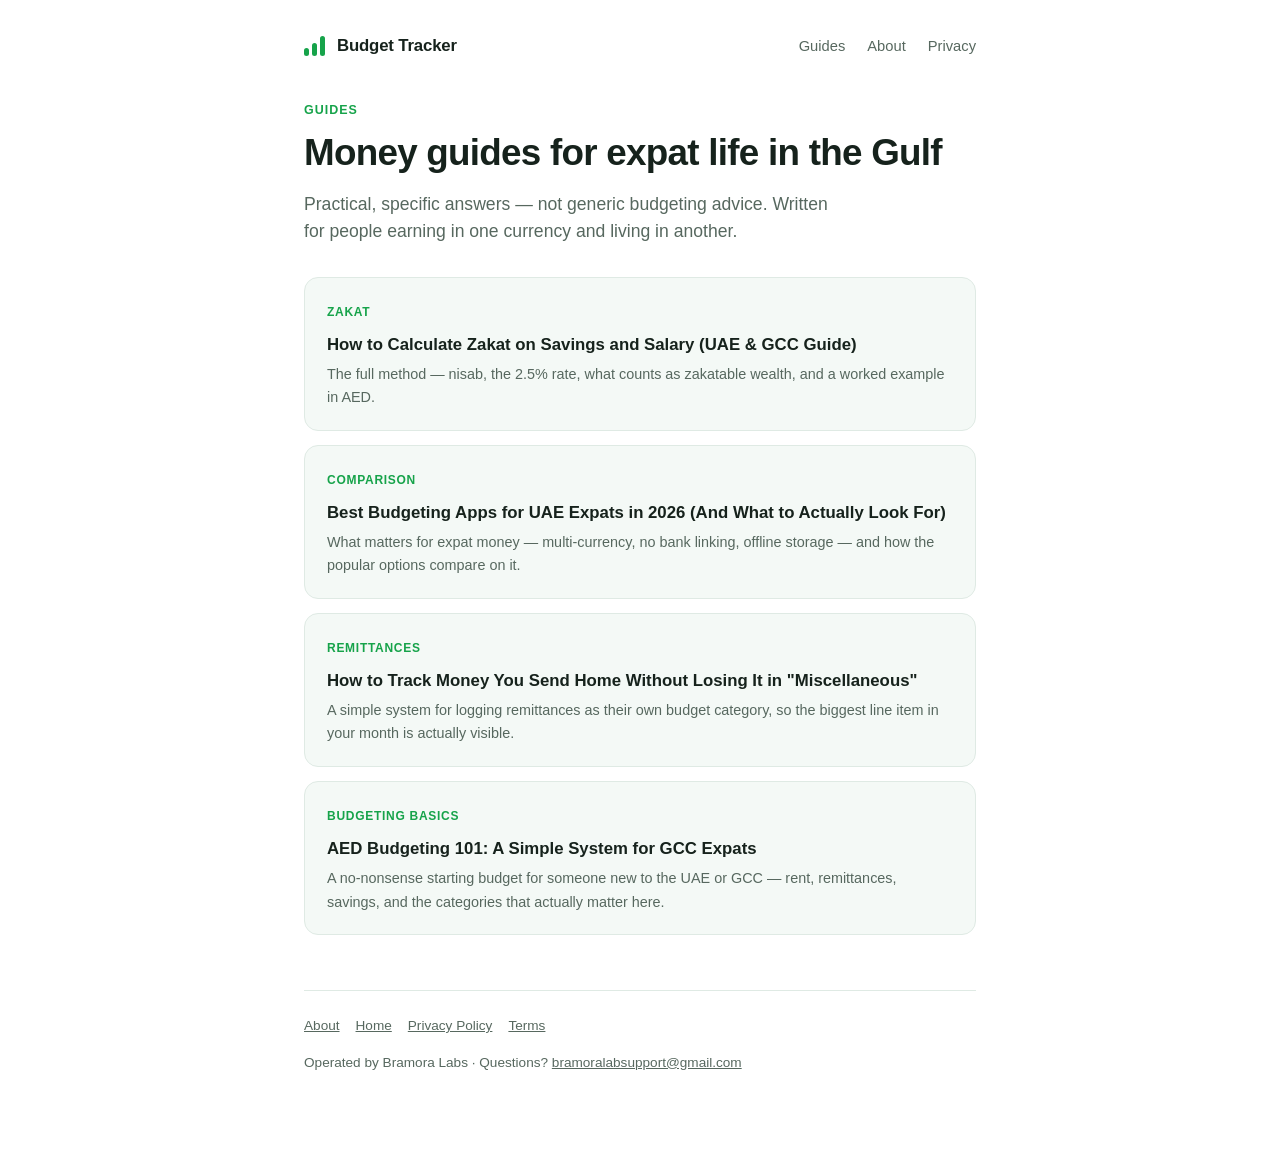
==== guides/index.html @ 17104e0d "Initial marketing site: homepage, guides, SEO/GEO metadata" ====
<!doctype html>
<html lang="en">
<head>
<meta charset="utf-8">
<meta name="viewport" content="width=device-width, initial-scale=1">
<title>Guides — Budget Tracker</title>
<meta name="description" content="Practical guides on budgeting, Zakat, multi-currency money management, and remittances for expats living in the UAE and GCC.">
<link rel="canonical" href="https://mohammedajmal-tech.github.io/budget-tracker-site/guides/index.html">
<link rel="stylesheet" href="../style.css">
</head>
<body>

<div class="topnav">
  <a class="brand" href="../index.html">
    <span class="brand-mark"><span class="bar"></span><span class="bar"></span><span class="bar"></span></span>
    <span class="brand-name">Budget Tracker</span>
  </a>
  <div class="topnav-links">
    <a href="index.html" class="active">Guides</a>
    <a href="../about.html">About</a>
    <a href="https://mohammedajmal-tech.github.io/budget-tracker-legal/privacy.html">Privacy</a>
  </div>
</div>

<div class="wrap">

  <p class="eyebrow">Guides</p>
  <h1>Money guides for expat life in the Gulf</h1>
  <p class="lede">Practical, specific answers — not generic budgeting advice. Written for people earning in one currency and living in another.</p>

  <a class="index-card" href="how-to-calculate-zakat-on-savings.html">
    <div class="tag">Zakat</div>
    <div class="title">How to Calculate Zakat on Savings and Salary (UAE &amp; GCC Guide)</div>
    <div class="desc">The full method — nisab, the 2.5% rate, what counts as zakatable wealth, and a worked example in AED.</div>
  </a>

  <a class="index-card" href="best-budgeting-apps-uae-expats.html">
    <div class="tag">Comparison</div>
    <div class="title">Best Budgeting Apps for UAE Expats in 2026 (And What to Actually Look For)</div>
    <div class="desc">What matters for expat money — multi-currency, no bank linking, offline storage — and how the popular options compare on it.</div>
  </a>

  <a class="index-card" href="multi-currency-remittance-tracking-guide.html">
    <div class="tag">Remittances</div>
    <div class="title">How to Track Money You Send Home Without Losing It in "Miscellaneous"</div>
    <div class="desc">A simple system for logging remittances as their own budget category, so the biggest line item in your month is actually visible.</div>
  </a>

  <a class="index-card" href="aed-budgeting-101-gcc-expats.html">
    <div class="tag">Budgeting basics</div>
    <div class="title">AED Budgeting 101: A Simple System for GCC Expats</div>
    <div class="desc">A no-nonsense starting budget for someone new to the UAE or GCC — rent, remittances, savings, and the categories that actually matter here.</div>
  </a>

  <footer class="site-footer">
    <div class="foot-links">
      <a href="../about.html">About</a>
      <a href="../index.html">Home</a>
      <a href="https://mohammedajmal-tech.github.io/budget-tracker-legal/privacy.html">Privacy Policy</a>
      <a href="https://mohammedajmal-tech.github.io/budget-tracker-legal/terms.html">Terms</a>
    </div>
    Operated by Bramora Labs · Questions? <a href="mailto:bramoralabsupport@gmail.com">bramoralabsupport@gmail.com</a>
  </footer>

</div>
</body>
</html>
---- style.css ----
:root {
  --bg: #ffffff;
  --surface: #f4f9f6;
  --surface-2: #eaf4ee;
  --text: #16221c;
  --muted: #57685f;
  --faint: #85958c;
  --accent: #16a34a;
  --accent-soft: #86efac;
  --accent-ink: #062611;
  --border: #dfeae4;
}

@media (prefers-color-scheme: dark) {
  :root {
    --bg: #0e1512;
    --surface: #141d19;
    --surface-2: #182420;
    --text: #eaf3ee;
    --muted: #9fb3a9;
    --faint: #6d8177;
    --accent: #34d17a;
    --accent-soft: #1d3b2a;
    --accent-ink: #05170c;
    --border: #23342c;
  }
}

* { box-sizing: border-box; }

html, body {
  margin: 0;
  padding: 0;
  background: var(--bg);
  color: var(--text);
}

body {
  font-family: -apple-system, BlinkMacSystemFont, "Segoe UI", Roboto, Helvetica, Arial, sans-serif;
  line-height: 1.65;
  -webkit-font-smoothing: antialiased;
}

img { max-width: 100%; }

.wrap {
  max-width: 720px;
  margin: 0 auto;
  padding: 0 24px 96px;
}

/* ---------- Nav / brand ---------- */

.topnav {
  display: flex;
  align-items: center;
  justify-content: space-between;
  max-width: 720px;
  margin: 0 auto;
  padding: 32px 24px 40px;
}

.brand {
  display: flex;
  align-items: center;
  gap: 12px;
  text-decoration: none;
  color: inherit;
}

.brand-mark {
  display: flex;
  align-items: flex-end;
  gap: 3px;
  height: 20px;
}

.brand-mark .bar {
  width: 5px;
  border-radius: 3px;
  background: var(--accent);
}
.brand-mark .bar:nth-child(1) { height: 8px; }
.brand-mark .bar:nth-child(2) { height: 13px; }
.brand-mark .bar:nth-child(3) { height: 20px; }

.brand-name {
  font-weight: 700;
  font-size: 1.05rem;
  letter-spacing: -0.01em;
}

.topnav-links {
  display: flex;
  gap: 22px;
}
.topnav-links a {
  color: var(--muted);
  text-decoration: none;
  font-size: 0.92rem;
  font-weight: 500;
}
.topnav-links a:hover { color: var(--text); }

/* ---------- Hero ---------- */

.eyebrow {
  color: var(--accent);
  font-weight: 600;
  font-size: 0.78rem;
  text-transform: uppercase;
  letter-spacing: 0.08em;
  margin: 0 0 12px;
}

h1 {
  font-size: 2.3rem;
  line-height: 1.15;
  letter-spacing: -0.02em;
  margin: 0 0 16px;
  text-wrap: balance;
}

.lede {
  color: var(--muted);
  font-size: 1.1rem;
  line-height: 1.55;
  margin: 0 0 32px;
  max-width: 56ch;
}

.meta {
  color: var(--muted);
  font-size: 0.9rem;
  margin: 0 0 36px;
}

.cta-row {
  display: flex;
  flex-wrap: wrap;
  gap: 12px;
  margin-bottom: 12px;
}

.btn {
  display: inline-flex;
  align-items: center;
  gap: 8px;
  text-decoration: none;
  font-weight: 600;
  font-size: 0.95rem;
  padding: 13px 22px;
  border-radius: 12px;
  border: 1px solid transparent;
}
.btn-primary {
  background: var(--accent);
  color: var(--accent-ink);
}
.btn-secondary {
  background: transparent;
  color: var(--text);
  border-color: var(--border);
}
.btn-note {
  color: var(--faint);
  font-size: 0.85rem;
  margin: 0 0 8px;
}

/* ---------- Section headings ---------- */

h2 {
  font-size: 1.4rem;
  letter-spacing: -0.01em;
  margin: 2.6em 0 0.8em;
}

h3 {
  font-size: 1.1rem;
  letter-spacing: -0.01em;
  margin: 1.6em 0 0.6em;
}

p, li {
  color: var(--text);
  font-size: 1rem;
}

p { margin: 0 0 1em; }

ul, ol { padding-left: 1.3em; margin: 0 0 1em; }
li { margin-bottom: 0.4em; }

strong { font-weight: 700; }
a { color: var(--accent); }

/* ---------- Feature grid ---------- */

.grid {
  display: grid;
  grid-template-columns: repeat(2, 1fr);
  gap: 14px;
  margin: 8px 0 8px;
}
@media (max-width: 520px) {
  .grid { grid-template-columns: 1fr; }
}

.feature-card {
  background: var(--surface);
  border: 1px solid var(--border);
  border-radius: 14px;
  padding: 18px 20px;
}
.feature-card .ftitle {
  font-weight: 650;
  font-size: 0.98rem;
  margin-bottom: 4px;
}
.feature-card .fdesc {
  color: var(--muted);
  font-size: 0.88rem;
  line-height: 1.5;
}

/* ---------- Cards / index cards (guide list, legal list) ---------- */

.index-card {
  display: block;
  text-decoration: none;
  color: inherit;
  background: var(--surface);
  border: 1px solid var(--border);
  border-radius: 14px;
  padding: 20px 22px;
  margin-bottom: 14px;
  transition: border-color 0.15s ease;
}
.index-card:hover { border-color: var(--accent); }
.index-card .title { font-weight: 600; font-size: 1.05rem; margin-bottom: 4px; }
.index-card .desc { color: var(--muted); font-size: 0.9rem; }
.index-card .tag {
  display: inline-block;
  color: var(--accent);
  font-size: 0.75rem;
  font-weight: 700;
  text-transform: uppercase;
  letter-spacing: 0.06em;
  margin-bottom: 8px;
}

/* ---------- Callouts / disclaimers ---------- */

.callout {
  background: var(--surface);
  border: 1px solid var(--border);
  border-radius: 12px;
  padding: 16px 18px;
  margin: 1.4em 0;
}
.callout p:last-child { margin-bottom: 0; }
.callout.accent {
  border-color: color-mix(in srgb, var(--accent) 35%, var(--border));
  background: color-mix(in srgb, var(--accent) 8%, var(--surface));
}

/* ---------- TL;DR / summary box (GEO-friendly direct-answer block) ---------- */

.tldr {
  background: var(--surface-2);
  border-left: 3px solid var(--accent);
  border-radius: 8px;
  padding: 16px 20px;
  margin: 0 0 2em;
}
.tldr .tldr-label {
  font-size: 0.72rem;
  font-weight: 700;
  text-transform: uppercase;
  letter-spacing: 0.08em;
  color: var(--accent);
  margin-bottom: 6px;
}
.tldr p { margin: 0; font-size: 0.96rem; color: var(--text); }

/* ---------- Tables ---------- */

table {
  width: 100%;
  border-collapse: collapse;
  margin: 1.2em 0;
  font-size: 0.92rem;
}
th, td {
  text-align: left;
  padding: 10px 12px;
  border-bottom: 1px solid var(--border);
}
th {
  color: var(--muted);
  font-size: 0.78rem;
  text-transform: uppercase;
  letter-spacing: 0.04em;
  font-weight: 700;
}

/* ---------- FAQ ---------- */

.faq-item {
  border-top: 1px solid var(--border);
  padding: 18px 0;
}
.faq-item:last-child { border-bottom: 1px solid var(--border); }
.faq-item .q {
  font-weight: 650;
  margin-bottom: 6px;
}
.faq-item .a { color: var(--muted); margin: 0; }

/* ---------- Article meta / nav ---------- */

.article-meta {
  display: flex;
  gap: 14px;
  align-items: center;
  color: var(--faint);
  font-size: 0.85rem;
  margin-bottom: 32px;
}

.nav-links {
  display: flex;
  gap: 18px;
  margin-bottom: 8px;
}
.nav-links a {
  font-size: 0.9rem;
  text-decoration: none;
  color: var(--muted);
  padding-bottom: 2px;
  border-bottom: 2px solid transparent;
}
.nav-links a.active {
  color: var(--text);
  border-bottom-color: var(--accent);
  font-weight: 600;
}

/* ---------- Footer ---------- */

.site-footer {
  margin-top: 4em;
  padding-top: 1.8em;
  border-top: 1px solid var(--border);
  color: var(--muted);
  font-size: 0.85rem;
}
.site-footer a { color: var(--muted); }
.site-footer .foot-links {
  display: flex;
  flex-wrap: wrap;
  gap: 6px 16px;
  margin-bottom: 14px;
}

.back-link {
  display: inline-block;
  margin-bottom: 28px;
  color: var(--muted);
  text-decoration: none;
  font-size: 0.9rem;
}
.back-link:hover { color: var(--accent); }
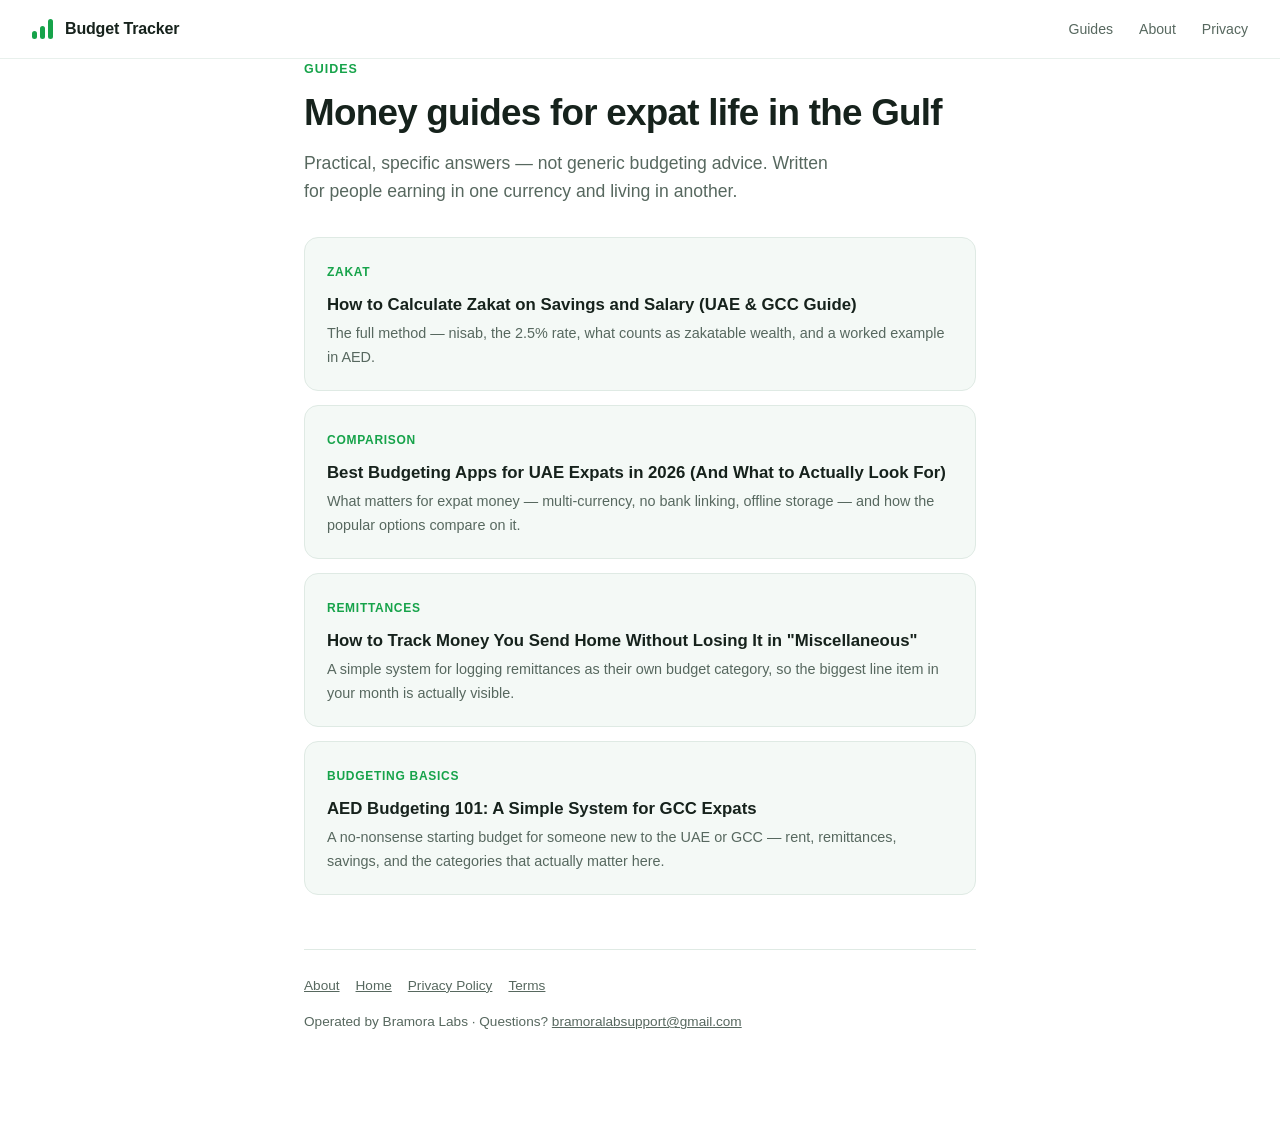
==== commit 622172dc: "Straighten hero product shot, add float/glow animation, extend fade-in reveals to guides and about p" ====
--- a/guides/index.html
+++ b/guides/index.html
@@ -10,7 +10,7 @@
 </head>
 <body>
 
-<div class="topnav">
+<div class="apple-nav">
   <a class="brand" href="../index.html">
     <span class="brand-mark"><span class="bar"></span><span class="bar"></span><span class="bar"></span></span>
     <span class="brand-name">Budget Tracker</span>
@@ -24,29 +24,29 @@
 
 <div class="wrap">
 
-  <p class="eyebrow">Guides</p>
-  <h1>Money guides for expat life in the Gulf</h1>
-  <p class="lede">Practical, specific answers — not generic budgeting advice. Written for people earning in one currency and living in another.</p>
+  <p class="eyebrow reveal">Guides</p>
+  <h1 class="reveal">Money guides for expat life in the Gulf</h1>
+  <p class="lede reveal">Practical, specific answers — not generic budgeting advice. Written for people earning in one currency and living in another.</p>
 
-  <a class="index-card" href="how-to-calculate-zakat-on-savings.html">
+  <a class="index-card reveal" href="how-to-calculate-zakat-on-savings.html">
     <div class="tag">Zakat</div>
     <div class="title">How to Calculate Zakat on Savings and Salary (UAE &amp; GCC Guide)</div>
     <div class="desc">The full method — nisab, the 2.5% rate, what counts as zakatable wealth, and a worked example in AED.</div>
   </a>
 
-  <a class="index-card" href="best-budgeting-apps-uae-expats.html">
+  <a class="index-card reveal" href="best-budgeting-apps-uae-expats.html" style="transition-delay: 0.06s">
     <div class="tag">Comparison</div>
     <div class="title">Best Budgeting Apps for UAE Expats in 2026 (And What to Actually Look For)</div>
     <div class="desc">What matters for expat money — multi-currency, no bank linking, offline storage — and how the popular options compare on it.</div>
   </a>
 
-  <a class="index-card" href="multi-currency-remittance-tracking-guide.html">
+  <a class="index-card reveal" href="multi-currency-remittance-tracking-guide.html" style="transition-delay: 0.12s">
     <div class="tag">Remittances</div>
     <div class="title">How to Track Money You Send Home Without Losing It in "Miscellaneous"</div>
     <div class="desc">A simple system for logging remittances as their own budget category, so the biggest line item in your month is actually visible.</div>
   </a>
 
-  <a class="index-card" href="aed-budgeting-101-gcc-expats.html">
+  <a class="index-card reveal" href="aed-budgeting-101-gcc-expats.html" style="transition-delay: 0.18s">
     <div class="tag">Budgeting basics</div>
     <div class="title">AED Budgeting 101: A Simple System for GCC Expats</div>
     <div class="desc">A no-nonsense starting budget for someone new to the UAE or GCC — rent, remittances, savings, and the categories that actually matter here.</div>
@@ -63,5 +63,23 @@
   </footer>
 
 </div>
+<script>
+(function () {
+  var els = document.querySelectorAll('.reveal');
+  if (!('IntersectionObserver' in window) || !els.length) {
+    els.forEach(function (el) { el.classList.add('visible'); });
+    return;
+  }
+  var io = new IntersectionObserver(function (entries) {
+    entries.forEach(function (entry) {
+      if (entry.isIntersecting) {
+        entry.target.classList.add('visible');
+        io.unobserve(entry.target);
+      }
+    });
+  }, { threshold: 0.15 });
+  els.forEach(function (el) { io.observe(el); });
+})();
+</script>
 </body>
 </html>
--- a/style.css
+++ b/style.css
@@ -33,6 +33,8 @@
   padding: 0;
   background: var(--bg);
   color: var(--text);
+  max-width: 100%;
+  overflow-x: hidden;
 }
 
 body {
@@ -41,7 +43,7 @@
   -webkit-font-smoothing: antialiased;
 }
 
-img { max-width: 100%; }
+img { max-width: 100%; height: auto; display: block; }
 
 .wrap {
   max-width: 720px;
@@ -372,3 +374,231 @@
   font-size: 0.9rem;
 }
 .back-link:hover { color: var(--accent); }
+
+/* =====================================================================
+   Apple-style homepage — full-bleed sections, big type, product shots
+   ===================================================================== */
+
+.apple-nav {
+  position: sticky;
+  top: 0;
+  z-index: 50;
+  display: flex;
+  align-items: center;
+  justify-content: space-between;
+  padding: 16px 32px;
+  background: color-mix(in srgb, var(--bg) 78%, transparent);
+  backdrop-filter: blur(16px) saturate(1.6);
+  -webkit-backdrop-filter: blur(16px) saturate(1.6);
+  border-bottom: 1px solid color-mix(in srgb, var(--border) 70%, transparent);
+}
+.apple-nav .brand { margin: 0; }
+.apple-nav .brand-name { font-size: 1rem; white-space: nowrap; }
+.apple-nav .topnav-links { display: flex; gap: 26px; }
+.apple-nav .topnav-links a { font-size: 0.88rem; white-space: nowrap; }
+
+@media (max-width: 480px) {
+  .apple-nav { padding: 14px 18px; }
+  .apple-nav .topnav-links { gap: 14px; }
+  .apple-nav .topnav-links a { font-size: 0.82rem; }
+}
+
+.hero-apple {
+  text-align: center;
+  padding: 96px 24px 0;
+  max-width: 900px;
+  margin: 0 auto;
+}
+.hero-apple .eyebrow { justify-content: center; display: flex; }
+.hero-apple h1 {
+  font-size: clamp(2.4rem, 6vw, 4.4rem);
+  font-weight: 700;
+  line-height: 1.05;
+  letter-spacing: -0.03em;
+  margin: 0 0 20px;
+}
+.hero-apple .lede {
+  font-size: clamp(1.05rem, 2vw, 1.35rem);
+  max-width: 42ch;
+  margin: 0 auto 36px;
+  color: var(--muted);
+}
+.hero-apple .cta-row { justify-content: center; }
+
+.hero-shot {
+  position: relative;
+  margin: 64px auto 0;
+  max-width: 460px;
+  padding: 0 24px;
+}
+.hero-shot::before {
+  content: "";
+  position: absolute;
+  inset: -10% -5% 10%;
+  background: radial-gradient(closest-side, color-mix(in srgb, var(--accent) 32%, transparent), transparent 72%);
+  filter: blur(40px);
+  z-index: -1;
+  animation: glow-pulse 6s ease-in-out infinite;
+}
+.hero-shot img {
+  width: 100%;
+  display: block;
+  border-radius: 28px;
+  box-shadow: 0 40px 80px -30px rgba(6, 38, 17, 0.45);
+  animation: float-bob 5s ease-in-out infinite;
+}
+@keyframes float-bob {
+  0%, 100% { transform: translateY(0); }
+  50% { transform: translateY(-14px); }
+}
+@keyframes glow-pulse {
+  0%, 100% { opacity: 0.7; transform: scale(1); }
+  50% { opacity: 1; transform: scale(1.06); }
+}
+@media (prefers-reduced-motion: reduce) {
+  .hero-shot img, .hero-shot::before { animation: none; }
+}
+
+.section {
+  padding: 100px 24px;
+}
+.section-alt { background: var(--surface); }
+
+.section-head {
+  text-align: center;
+  max-width: 640px;
+  margin: 0 auto 64px;
+}
+.section-head .eyebrow { justify-content: center; display: flex; }
+.section-head h2 {
+  font-size: clamp(1.9rem, 4vw, 2.7rem);
+  font-weight: 700;
+  letter-spacing: -0.02em;
+  line-height: 1.12;
+  margin: 0;
+}
+.section-head p {
+  color: var(--muted);
+  font-size: 1.05rem;
+  margin: 14px 0 0;
+}
+
+.feature-block {
+  display: flex;
+  align-items: center;
+  gap: 72px;
+  max-width: 1100px;
+  margin: 0 auto;
+}
+.feature-block + .feature-block { margin-top: 120px; }
+.feature-block.reverse { flex-direction: row-reverse; }
+.feature-block .fb-text { flex: 1; min-width: 0; }
+.feature-block .fb-media { flex: 1; min-width: 0; }
+.feature-block .fb-media img {
+  width: 100%;
+  display: block;
+  border-radius: 24px;
+  box-shadow: 0 30px 60px -24px rgba(6, 38, 17, 0.4);
+}
+.feature-block .fb-tag {
+  color: var(--accent);
+  font-weight: 700;
+  font-size: 0.78rem;
+  text-transform: uppercase;
+  letter-spacing: 0.08em;
+  margin-bottom: 10px;
+}
+.feature-block h3 {
+  font-size: clamp(1.6rem, 3vw, 2.2rem);
+  font-weight: 700;
+  letter-spacing: -0.02em;
+  line-height: 1.15;
+  margin: 0 0 16px;
+}
+.feature-block p {
+  color: var(--muted);
+  font-size: 1.05rem;
+  line-height: 1.6;
+}
+
+@media (max-width: 860px) {
+  .feature-block, .feature-block.reverse {
+    flex-direction: column;
+    gap: 36px;
+  }
+  .feature-block .fb-media { max-width: 380px; margin: 0 auto; }
+  .feature-block .fb-text { text-align: center; }
+}
+
+.chip-grid {
+  display: grid;
+  grid-template-columns: repeat(3, 1fr);
+  gap: 20px;
+  max-width: 1000px;
+  margin: 0 auto;
+}
+@media (max-width: 720px) {
+  .chip-grid { grid-template-columns: 1fr; }
+}
+.chip {
+  background: var(--bg);
+  border: 1px solid var(--border);
+  border-radius: 20px;
+  padding: 32px 28px;
+  text-align: center;
+}
+.chip .chip-icon {
+  width: 44px;
+  height: 44px;
+  border-radius: 12px;
+  background: color-mix(in srgb, var(--accent) 15%, transparent);
+  display: flex;
+  align-items: center;
+  justify-content: center;
+  margin: 0 auto 18px;
+}
+.chip .chip-icon svg {
+  width: 22px;
+  height: 22px;
+  color: var(--accent);
+}
+.chip h4 { font-size: 1.05rem; font-weight: 650; margin: 0 0 8px; }
+.chip p { color: var(--muted); font-size: 0.92rem; margin: 0; line-height: 1.55; }
+
+.cta-band {
+  text-align: center;
+  padding: 110px 24px;
+  background: linear-gradient(160deg, var(--accent-ink), #0e1512 65%);
+  color: #eaf3ee;
+  border-radius: 32px;
+  max-width: 1100px;
+  margin: 0 auto;
+}
+.cta-band h2 {
+  font-size: clamp(1.9rem, 4vw, 2.6rem);
+  font-weight: 700;
+  letter-spacing: -0.02em;
+  margin: 0 0 16px;
+  color: #fff;
+}
+.cta-band p { color: #a9bdb2; max-width: 44ch; margin: 0 auto 32px; font-size: 1.05rem; }
+.cta-band .cta-row { justify-content: center; }
+.cta-band .btn-note { color: #7f9488; }
+
+.apple-faq {
+  max-width: 720px;
+  margin: 0 auto;
+}
+
+.reveal {
+  opacity: 0;
+  transform: translateY(18px);
+  transition: opacity 0.7s ease, transform 0.7s ease;
+}
+.reveal.visible {
+  opacity: 1;
+  transform: translateY(0);
+}
+@media (prefers-reduced-motion: reduce) {
+  .reveal { opacity: 1; transform: none; transition: none; }
+}
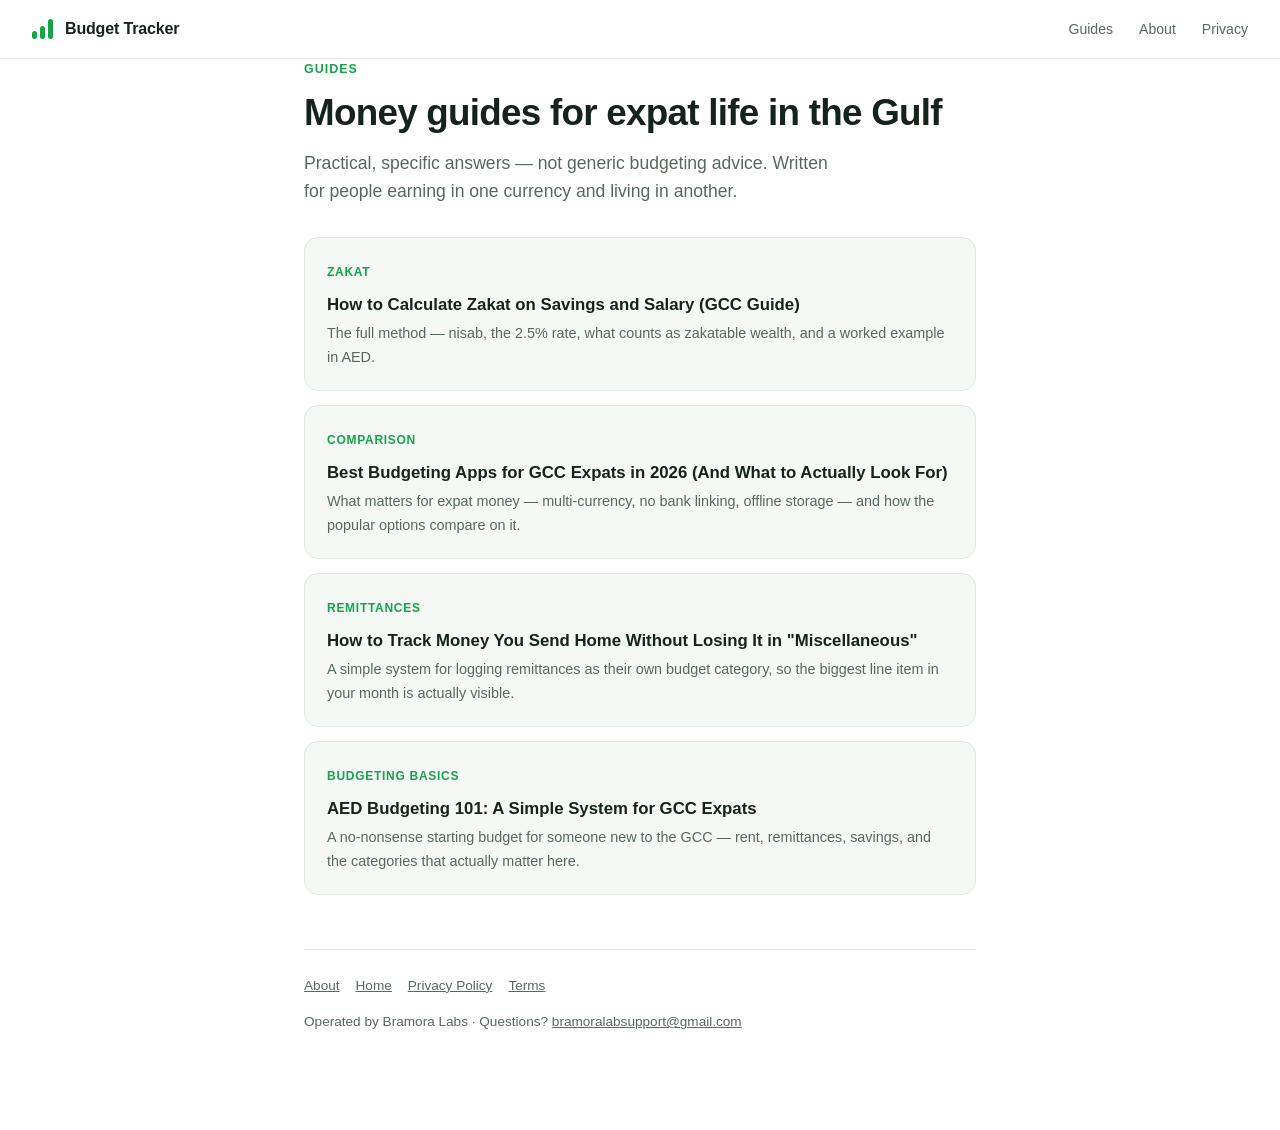
==== commit 2adea994: "Drop redundant UAE and GCC pairing throughout, lead with GCC consistently" ====
--- a/guides/index.html
+++ b/guides/index.html
@@ -4,7 +4,7 @@
 <meta charset="utf-8">
 <meta name="viewport" content="width=device-width, initial-scale=1">
 <title>Guides — Budget Tracker</title>
-<meta name="description" content="Practical guides on budgeting, Zakat, multi-currency money management, and remittances for expats living in the UAE and GCC.">
+<meta name="description" content="Practical guides on budgeting, Zakat, multi-currency money management, and remittances for GCC expats.">
 <link rel="canonical" href="https://mohammedajmal-tech.github.io/budget-tracker-site/guides/index.html">
 <link rel="stylesheet" href="../style.css">
 </head>
@@ -30,13 +30,13 @@
 
   <a class="index-card reveal" href="how-to-calculate-zakat-on-savings.html">
     <div class="tag">Zakat</div>
-    <div class="title">How to Calculate Zakat on Savings and Salary (UAE &amp; GCC Guide)</div>
+    <div class="title">How to Calculate Zakat on Savings and Salary (GCC Guide)</div>
     <div class="desc">The full method — nisab, the 2.5% rate, what counts as zakatable wealth, and a worked example in AED.</div>
   </a>
 
-  <a class="index-card reveal" href="best-budgeting-apps-uae-expats.html" style="transition-delay: 0.06s">
+  <a class="index-card reveal" href="best-budgeting-apps-gcc-expats.html" style="transition-delay: 0.06s">
     <div class="tag">Comparison</div>
-    <div class="title">Best Budgeting Apps for UAE Expats in 2026 (And What to Actually Look For)</div>
+    <div class="title">Best Budgeting Apps for GCC Expats in 2026 (And What to Actually Look For)</div>
     <div class="desc">What matters for expat money — multi-currency, no bank linking, offline storage — and how the popular options compare on it.</div>
   </a>
 
@@ -49,7 +49,7 @@
   <a class="index-card reveal" href="aed-budgeting-101-gcc-expats.html" style="transition-delay: 0.18s">
     <div class="tag">Budgeting basics</div>
     <div class="title">AED Budgeting 101: A Simple System for GCC Expats</div>
-    <div class="desc">A no-nonsense starting budget for someone new to the UAE or GCC — rent, remittances, savings, and the categories that actually matter here.</div>
+    <div class="desc">A no-nonsense starting budget for someone new to the GCC — rent, remittances, savings, and the categories that actually matter here.</div>
   </a>
 
   <footer class="site-footer">
--- a/style.css
+++ b/style.css
@@ -428,7 +428,7 @@
 .hero-shot {
   position: relative;
   margin: 64px auto 0;
-  max-width: 460px;
+  max-width: 300px;
   padding: 0 24px;
 }
 .hero-shot::before {
@@ -440,11 +440,7 @@
   z-index: -1;
   animation: glow-pulse 6s ease-in-out infinite;
 }
-.hero-shot img {
-  width: 100%;
-  display: block;
-  border-radius: 28px;
-  box-shadow: 0 40px 80px -30px rgba(6, 38, 17, 0.45);
+.hero-shot .device-frame {
   animation: float-bob 5s ease-in-out infinite;
 }
 @keyframes float-bob {
@@ -456,7 +452,54 @@
   50% { opacity: 1; transform: scale(1.06); }
 }
 @media (prefers-reduced-motion: reduce) {
-  .hero-shot img, .hero-shot::before { animation: none; }
+  .hero-shot .device-frame, .hero-shot::before { animation: none; }
+}
+
+/* ---------- Realistic device frame ---------- */
+
+.device-frame {
+  --bezel: 12px;
+  position: relative;
+  padding: var(--bezel);
+  border-radius: 46px;
+  background: linear-gradient(160deg, #3c3c40, #0a0a0c 60%);
+  box-shadow:
+    0 0 0 1px rgba(255, 255, 255, 0.07) inset,
+    0 45px 90px -28px rgba(6, 38, 17, 0.45);
+  transition: transform 0.35s ease, box-shadow 0.35s ease;
+}
+.device-frame:hover {
+  transform: translateY(-4px);
+}
+.device-frame .notch {
+  position: absolute;
+  top: var(--bezel);
+  left: 50%;
+  transform: translateX(-50%);
+  width: 36%;
+  max-width: 120px;
+  height: 22px;
+  background: #0a0a0c;
+  border-radius: 0 0 16px 16px;
+  z-index: 3;
+}
+.device-frame .side-btn {
+  position: absolute;
+  background: linear-gradient(90deg, #1c1c1e, #47474b);
+  border-radius: 3px;
+}
+.device-frame .side-btn.power { right: -2px; top: 20%; width: 3px; height: 54px; }
+.device-frame .side-btn.vol-up { left: -2px; top: 16%; width: 3px; height: 32px; }
+.device-frame .side-btn.vol-down { left: -2px; top: 24%; width: 3px; height: 32px; }
+.device-frame .screen {
+  position: relative;
+  overflow: hidden;
+  border-radius: 30px;
+  background: #16211b;
+}
+.device-frame .screen img {
+  display: block;
+  width: 100%;
 }
 
 .section {
@@ -494,12 +537,7 @@
 .feature-block.reverse { flex-direction: row-reverse; }
 .feature-block .fb-text { flex: 1; min-width: 0; }
 .feature-block .fb-media { flex: 1; min-width: 0; }
-.feature-block .fb-media img {
-  width: 100%;
-  display: block;
-  border-radius: 24px;
-  box-shadow: 0 30px 60px -24px rgba(6, 38, 17, 0.4);
-}
+.feature-block .fb-media .device-frame { max-width: 260px; margin: 0 auto; }
 .feature-block .fb-tag {
   color: var(--accent);
   font-weight: 700;
@@ -526,7 +564,7 @@
     flex-direction: column;
     gap: 36px;
   }
-  .feature-block .fb-media { max-width: 380px; margin: 0 auto; }
+  .feature-block .fb-media { max-width: 300px; margin: 0 auto; }
   .feature-block .fb-text { text-align: center; }
 }
 
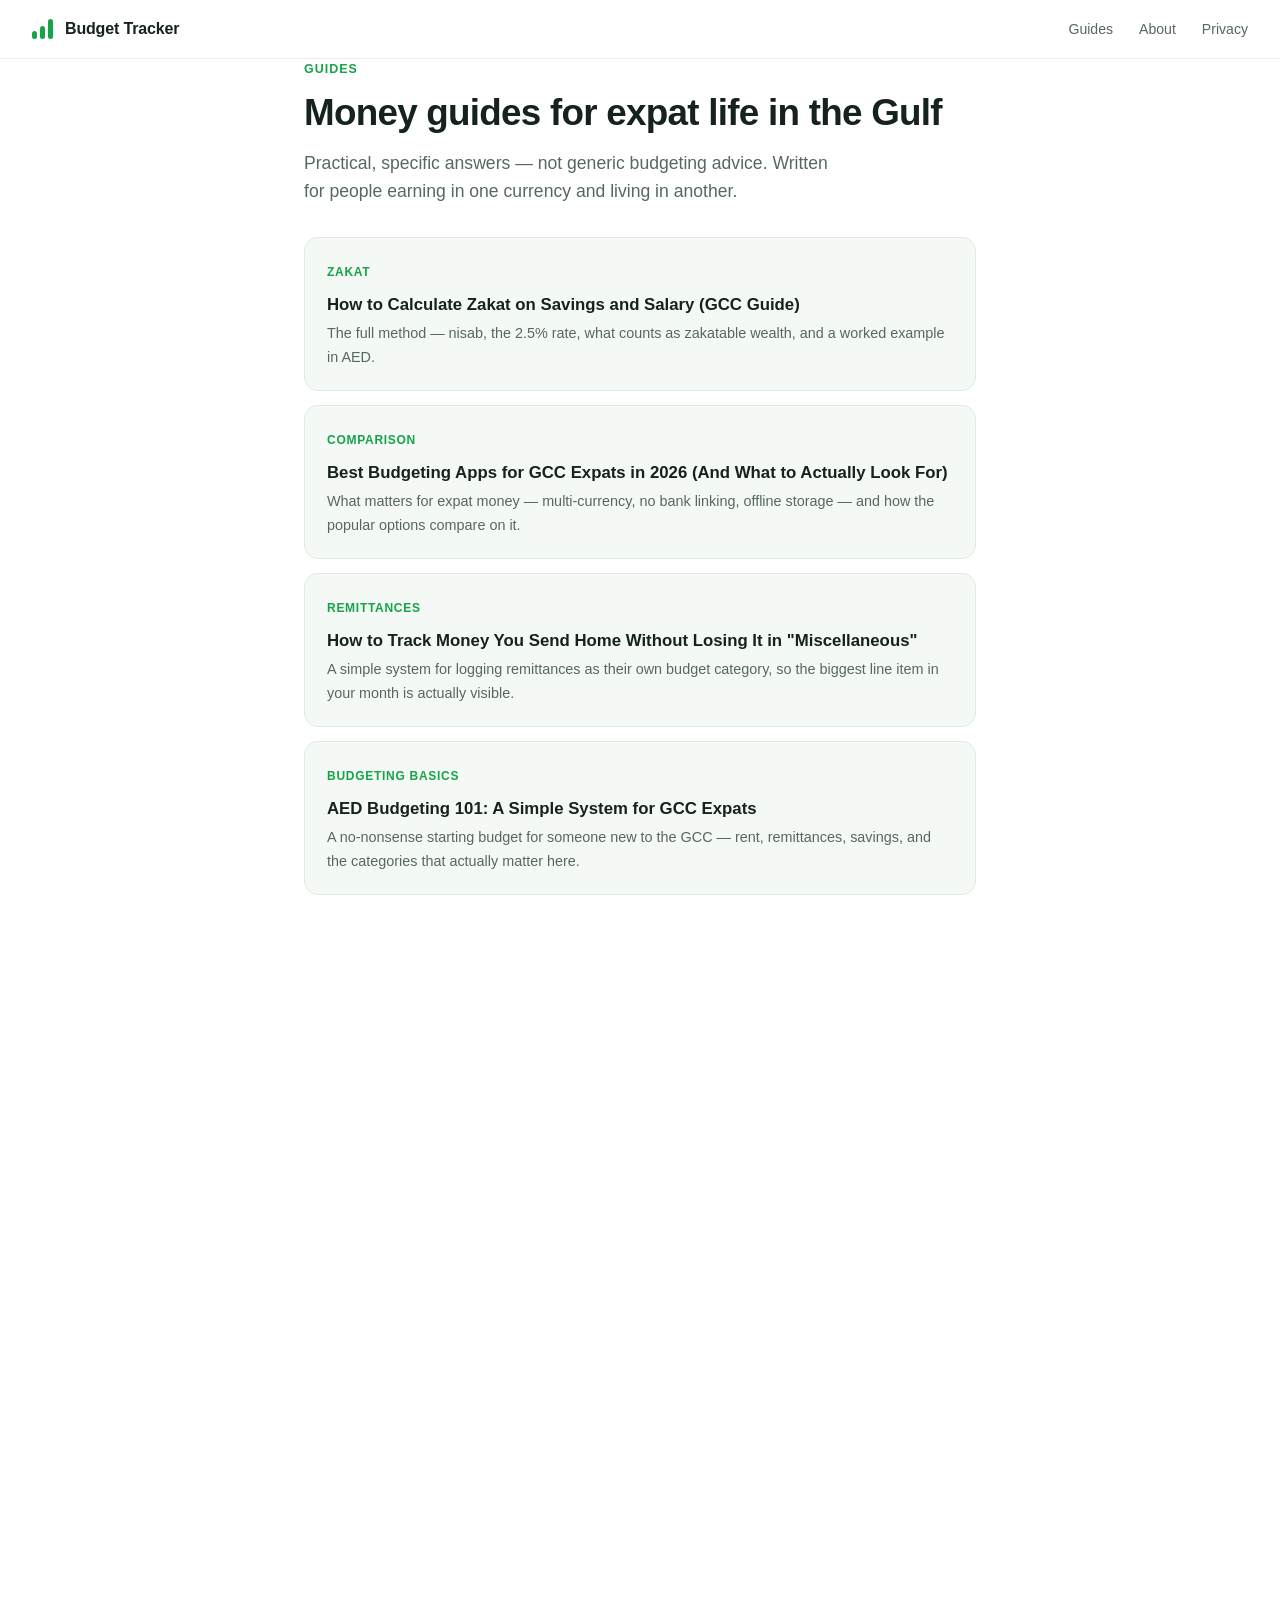
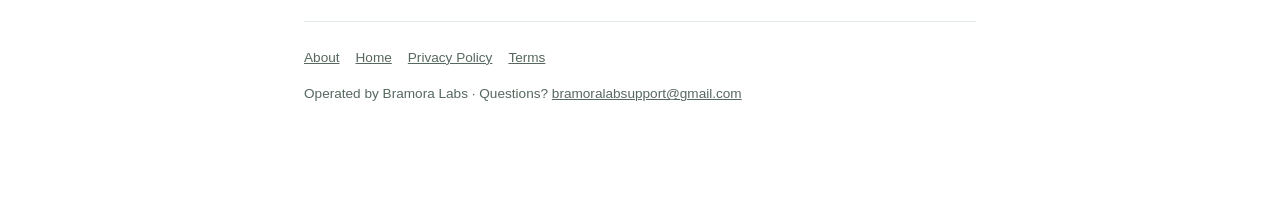
==== commit 0a951e29: "Add 4 SEO/GEO guides and technical schema improvements New guides target real search intent not yet " ====
--- a/guides/index.html
+++ b/guides/index.html
@@ -3,6 +3,8 @@
 <head>
 <meta charset="utf-8">
 <meta name="viewport" content="width=device-width, initial-scale=1">
+<meta http-equiv="Content-Security-Policy" content="default-src 'self'; script-src 'self'; style-src 'self'; img-src 'self'; font-src 'self'; connect-src 'self'; form-action 'self'; base-uri 'self'; object-src 'none'">
+<meta name="referrer" content="strict-origin-when-cross-origin">
 <title>Guides — Budget Tracker</title>
 <meta name="description" content="Practical guides on budgeting, Zakat, multi-currency money management, and remittances for GCC expats.">
 <link rel="canonical" href="https://mohammedajmal-tech.github.io/budget-tracker-site/guides/index.html">
@@ -18,7 +20,7 @@
   <div class="topnav-links">
     <a href="index.html" class="active">Guides</a>
     <a href="../about.html">About</a>
-    <a href="https://mohammedajmal-tech.github.io/budget-tracker-legal/privacy.html">Privacy</a>
+    <a href="../privacy.html">Privacy</a>
   </div>
 </div>
 
@@ -34,52 +36,59 @@
     <div class="desc">The full method — nisab, the 2.5% rate, what counts as zakatable wealth, and a worked example in AED.</div>
   </a>
 
-  <a class="index-card reveal" href="best-budgeting-apps-gcc-expats.html" style="transition-delay: 0.06s">
+  <a class="index-card reveal delay-1" href="best-budgeting-apps-gcc-expats.html">
     <div class="tag">Comparison</div>
     <div class="title">Best Budgeting Apps for GCC Expats in 2026 (And What to Actually Look For)</div>
     <div class="desc">What matters for expat money — multi-currency, no bank linking, offline storage — and how the popular options compare on it.</div>
   </a>
 
-  <a class="index-card reveal" href="multi-currency-remittance-tracking-guide.html" style="transition-delay: 0.12s">
+  <a class="index-card reveal delay-2" href="multi-currency-remittance-tracking-guide.html">
     <div class="tag">Remittances</div>
     <div class="title">How to Track Money You Send Home Without Losing It in "Miscellaneous"</div>
     <div class="desc">A simple system for logging remittances as their own budget category, so the biggest line item in your month is actually visible.</div>
   </a>
 
-  <a class="index-card reveal" href="aed-budgeting-101-gcc-expats.html" style="transition-delay: 0.18s">
+  <a class="index-card reveal delay-3" href="aed-budgeting-101-gcc-expats.html">
     <div class="tag">Budgeting basics</div>
     <div class="title">AED Budgeting 101: A Simple System for GCC Expats</div>
     <div class="desc">A no-nonsense starting budget for someone new to the GCC — rent, remittances, savings, and the categories that actually matter here.</div>
+  </a>
+
+  <a class="index-card reveal" href="how-much-to-save-salary-uae-gcc.html">
+    <div class="tag">Budgeting basics</div>
+    <div class="title">How Much Should You Save From Your Salary in the UAE/GCC?</div>
+    <div class="desc">Why the generic 50/30/20 rule doesn't quite fit GCC expat life, and a starting split that accounts for tax-free pay and remittances.</div>
+  </a>
+
+  <a class="index-card reveal delay-1" href="budgeting-on-a-dubai-salary.html">
+    <div class="tag">Budgeting basics</div>
+    <div class="title">Budgeting on a Dubai Salary: A Worked Example</div>
+    <div class="desc">A worked budget breakdown — rent, remittances, savings and daily spending — using illustrative numbers you can adjust to your own.</div>
+  </a>
+
+  <a class="index-card reveal delay-2" href="track-expenses-without-bank-linking.html">
+    <div class="tag">Privacy</div>
+    <div class="title">How to Track Expenses Without Linking Your Bank Account</div>
+    <div class="desc">What bank-linking actually grants access to, why GCC bank support for it is patchy, and how to track spending accurately without it.</div>
+  </a>
+
+  <a class="index-card reveal delay-3" href="offline-expense-tracker-no-internet.html">
+    <div class="tag">Privacy</div>
+    <div class="title">Offline Expense Tracking: How It Works and Why It Matters</div>
+    <div class="desc">What it actually means for an app to work offline, and how to check whether one truly does or just caches a connection.</div>
   </a>
 
   <footer class="site-footer">
     <div class="foot-links">
       <a href="../about.html">About</a>
       <a href="../index.html">Home</a>
-      <a href="https://mohammedajmal-tech.github.io/budget-tracker-legal/privacy.html">Privacy Policy</a>
-      <a href="https://mohammedajmal-tech.github.io/budget-tracker-legal/terms.html">Terms</a>
+      <a href="../privacy.html">Privacy Policy</a>
+      <a href="../terms.html">Terms</a>
     </div>
     Operated by Bramora Labs · Questions? <a href="mailto:bramoralabsupport@gmail.com">bramoralabsupport@gmail.com</a>
   </footer>
 
 </div>
-<script>
-(function () {
-  var els = document.querySelectorAll('.reveal');
-  if (!('IntersectionObserver' in window) || !els.length) {
-    els.forEach(function (el) { el.classList.add('visible'); });
-    return;
-  }
-  var io = new IntersectionObserver(function (entries) {
-    entries.forEach(function (entry) {
-      if (entry.isIntersecting) {
-        entry.target.classList.add('visible');
-        io.unobserve(entry.target);
-      }
-    });
-  }, { threshold: 0.15 });
-  els.forEach(function (el) { io.observe(el); });
-})();
-</script>
+<script src="../reveal.js" defer></script>
 </body>
 </html>
--- a/style.css
+++ b/style.css
@@ -170,6 +170,76 @@
   margin: 0 0 8px;
 }
 
+/* ---------- Signup form (native, no external redirect) ---------- */
+
+.signup-form {
+  display: flex;
+  flex-wrap: wrap;
+  gap: 10px;
+  margin-bottom: 12px;
+}
+.signup-form input[type="email"] {
+  flex: 1;
+  min-width: 220px;
+  font: inherit;
+  font-size: 0.95rem;
+  padding: 13px 18px;
+  border-radius: 12px;
+  border: 1px solid var(--border);
+  background: var(--bg);
+  color: var(--text);
+}
+.signup-form input[type="email"]::placeholder { color: var(--faint); }
+.signup-form input[type="email"]:focus {
+  outline: none;
+  border-color: var(--accent);
+}
+.signup-form-wrap .hp-field { display: none; }
+.signup-form button {
+  font: inherit;
+  cursor: pointer;
+  white-space: nowrap;
+}
+.signup-form button:disabled { opacity: 0.6; cursor: default; }
+.form-status {
+  font-size: 0.85rem;
+  margin: 0 0 8px;
+  min-height: 1.2em;
+}
+.form-status.success { color: var(--accent); }
+.form-status.error { color: #e06a5f; }
+.cta-band .signup-form { justify-content: center; }
+.cta-band .signup-form input[type="email"] { background: rgba(255,255,255,0.06); border-color: rgba(255,255,255,0.16); color: #eaf3ee; }
+.cta-band .form-status.success { color: var(--accent-soft); }
+
+.consent-row {
+  display: flex;
+  flex-direction: column;
+  gap: 6px;
+  margin: 2px 0 12px;
+  max-width: 460px;
+}
+.consent-row label {
+  display: flex;
+  align-items: flex-start;
+  gap: 8px;
+  font-size: 0.82rem;
+  color: var(--muted);
+  line-height: 1.4;
+  cursor: pointer;
+}
+.consent-row input[type="checkbox"] {
+  flex-shrink: 0;
+  width: 16px;
+  height: 16px;
+  margin-top: 2px;
+  accent-color: var(--accent);
+  cursor: pointer;
+}
+.consent-row a { color: inherit; text-decoration: underline; }
+.cta-band .consent-row { margin-left: auto; margin-right: auto; text-align: left; }
+.cta-band .consent-row label { color: #a9bdb2; }
+
 /* ---------- Section headings ---------- */
 
 h2 {
@@ -640,3 +710,6 @@
 @media (prefers-reduced-motion: reduce) {
   .reveal { opacity: 1; transform: none; transition: none; }
 }
+.reveal.delay-1 { transition-delay: 0.06s; }
+.reveal.delay-2 { transition-delay: 0.12s; }
+.reveal.delay-3 { transition-delay: 0.18s; }
